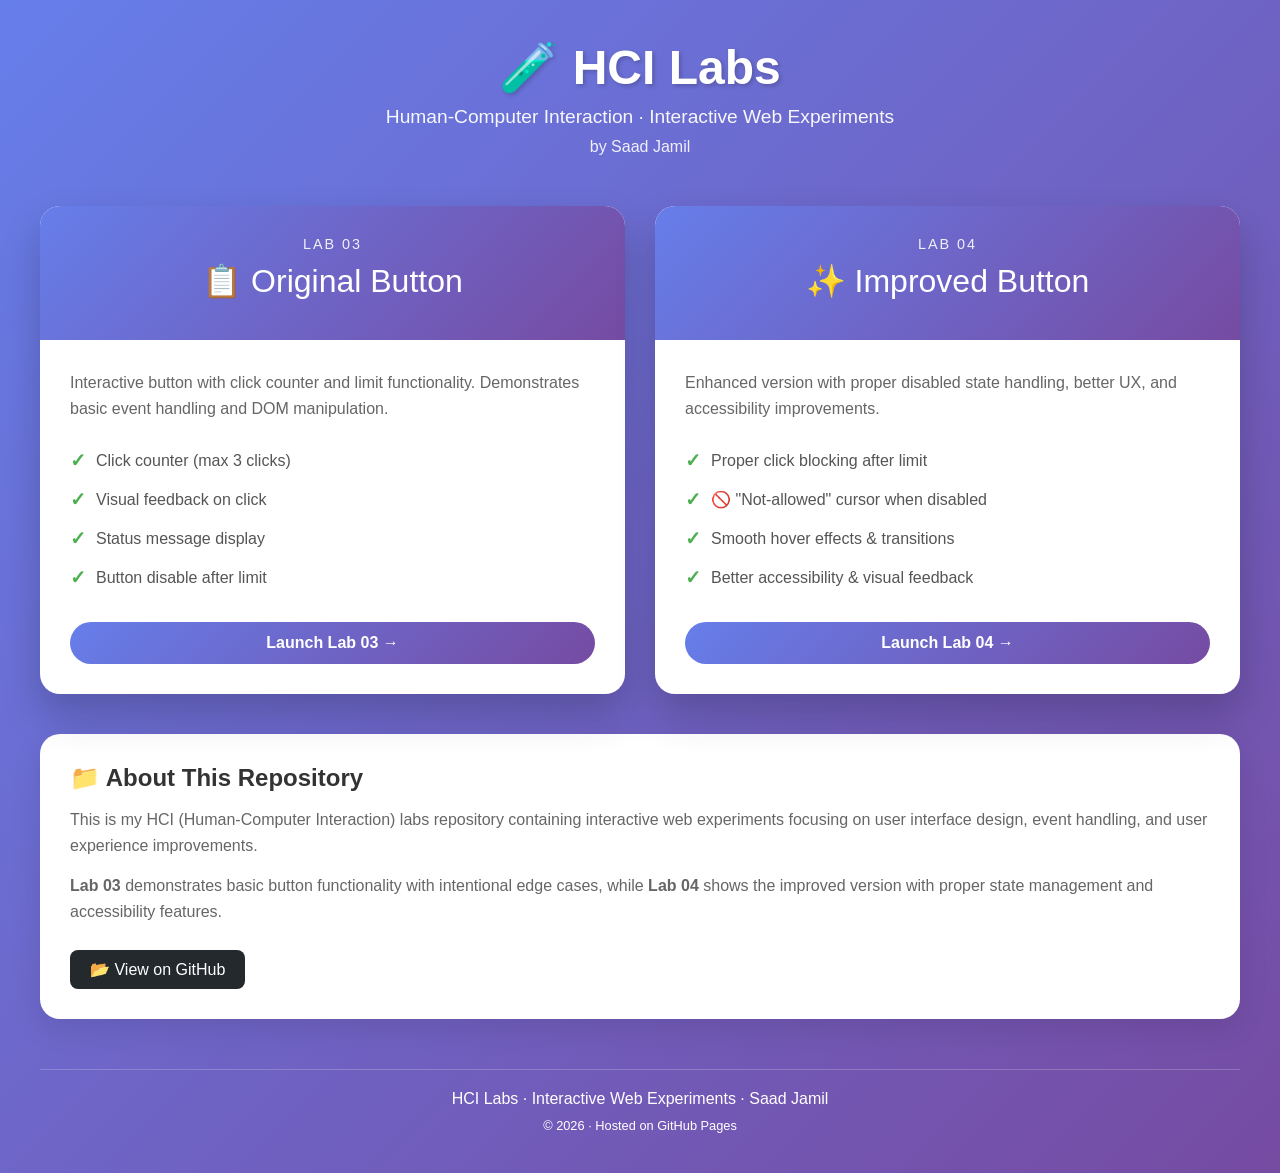
==== index.html @ 5e94d731 "Create index.html" ====
<!DOCTYPE html>
<html lang="en">
<head>
    <meta charset="UTF-8">
    <meta name="viewport" content="width=device-width, initial-scale=1.0">
    <title>HCI Labs - Saad Jamil</title>
    <style>
        * {
            margin: 0;
            padding: 0;
            box-sizing: border-box;
        }
        
        body {
            font-family: -apple-system, BlinkMacSystemFont, 'Segoe UI', Roboto, 'Helvetica Neue', Arial, sans-serif;
            background: linear-gradient(135deg, #667eea 0%, #764ba2 100%);
            min-height: 100vh;
            padding: 40px 20px;
        }
        
        .container {
            max-width: 1200px;
            margin: 0 auto;
        }
        
        header {
            text-align: center;
            color: white;
            margin-bottom: 50px;
        }
        
        h1 {
            font-size: 3rem;
            margin-bottom: 10px;
            text-shadow: 2px 2px 4px rgba(0,0,0,0.2);
        }
        
        .subtitle {
            font-size: 1.2rem;
            opacity: 0.95;
        }
        
        .labs-grid {
            display: grid;
            grid-template-columns: repeat(auto-fit, minmax(350px, 1fr));
            gap: 30px;
            margin-bottom: 40px;
        }
        
        .lab-card {
            background: white;
            border-radius: 20px;
            overflow: hidden;
            box-shadow: 0 20px 40px rgba(0,0,0,0.2);
            transition: transform 0.3s ease, box-shadow 0.3s ease;
        }
        
        .lab-card:hover {
            transform: translateY(-10px);
            box-shadow: 0 30px 50px rgba(0,0,0,0.3);
        }
        
        .lab-header {
            background: linear-gradient(135deg, #667eea 0%, #764ba2 100%);
            color: white;
            padding: 30px;
            text-align: center;
        }
        
        .lab-number {
            font-size: 0.9rem;
            text-transform: uppercase;
            letter-spacing: 2px;
            opacity: 0.9;
        }
        
        .lab-title {
            font-size: 2rem;
            margin: 10px 0;
        }
        
        .lab-content {
            padding: 30px;
        }
        
        .lab-description {
            color: #666;
            margin-bottom: 20px;
            line-height: 1.6;
        }
        
        .lab-features {
            list-style: none;
            margin-bottom: 25px;
        }
        
        .lab-features li {
            padding: 8px 0;
            color: #555;
            display: flex;
            align-items: center;
            gap: 10px;
        }
        
        .lab-features li::before {
            content: "✓";
            color: #4CAF50;
            font-weight: bold;
            font-size: 1.2rem;
        }
        
        .lab-link {
            display: inline-block;
            background: linear-gradient(135deg, #667eea 0%, #764ba2 100%);
            color: white;
            text-decoration: none;
            padding: 12px 30px;
            border-radius: 50px;
            font-weight: 600;
            transition: transform 0.2s ease, box-shadow 0.2s ease;
            text-align: center;
            width: 100%;
        }
        
        .lab-link:hover {
            transform: scale(1.05);
            box-shadow: 0 5px 15px rgba(102, 126, 234, 0.4);
        }
        
        .info-section {
            background: white;
            border-radius: 20px;
            padding: 30px;
            margin-top: 30px;
            box-shadow: 0 10px 30px rgba(0,0,0,0.1);
        }
        
        .info-section h3 {
            color: #333;
            margin-bottom: 15px;
            font-size: 1.5rem;
        }
        
        .info-section p {
            color: #666;
            line-height: 1.6;
            margin-bottom: 15px;
        }
        
        .repo-link {
            display: inline-flex;
            align-items: center;
            gap: 8px;
            background: #24292e;
            color: white;
            padding: 10px 20px;
            border-radius: 8px;
            text-decoration: none;
            margin-top: 10px;
            transition: background 0.2s;
        }
        
        .repo-link:hover {
            background: #0366d6;
        }
        
        footer {
            text-align: center;
            color: white;
            margin-top: 50px;
            padding-top: 20px;
            border-top: 1px solid rgba(255,255,255,0.2);
        }
        
        @media (max-width: 768px) {
            h1 {
                font-size: 2rem;
            }
            
            .labs-grid {
                grid-template-columns: 1fr;
            }
            
            .lab-title {
                font-size: 1.5rem;
            }
        }
    </style>
</head>
<body>
    <div class="container">
        <header>
            <h1>🧪 HCI Labs</h1>
            <p class="subtitle">Human-Computer Interaction · Interactive Web Experiments</p>
            <p style="margin-top: 10px; opacity: 0.9;">by Saad Jamil</p>
        </header>
        
        <div class="labs-grid">
            <!-- Lab 03 Card -->
            <div class="lab-card">
                <div class="lab-header">
                    <div class="lab-number">Lab 03</div>
                    <div class="lab-title">📋 Original Button</div>
                </div>
                <div class="lab-content">
                    <p class="lab-description">
                        Interactive button with click counter and limit functionality. 
                        Demonstrates basic event handling and DOM manipulation.
                    </p>
                    <ul class="lab-features">
                        <li>Click counter (max 3 clicks)</li>
                        <li>Visual feedback on click</li>
                        <li>Status message display</li>
                        <li>Button disable after limit</li>
                    </ul>
                    <a href="lab03.html" class="lab-link">Launch Lab 03 →</a>
                </div>
            </div>
            
            <!-- Lab 04 Card -->
            <div class="lab-card">
                <div class="lab-header">
                    <div class="lab-number">Lab 04</div>
                    <div class="lab-title">✨ Improved Button</div>
                </div>
                <div class="lab-content">
                    <p class="lab-description">
                        Enhanced version with proper disabled state handling, 
                        better UX, and accessibility improvements.
                    </p>
                    <ul class="lab-features">
                        <li>Proper click blocking after limit</li>
                        <li>🚫 "Not-allowed" cursor when disabled</li>
                        <li>Smooth hover effects & transitions</li>
                        <li>Better accessibility & visual feedback</li>
                    </ul>
                    <a href="lab04.html" class="lab-link">Launch Lab 04 →</a>
                </div>
            </div>
        </div>
        
        <div class="info-section">
            <h3>📁 About This Repository</h3>
            <p>
                This is my HCI (Human-Computer Interaction) labs repository containing interactive 
                web experiments focusing on user interface design, event handling, and user experience 
                improvements.
            </p>
            <p>
                <strong>Lab 03</strong> demonstrates basic button functionality with intentional 
                edge cases, while <strong>Lab 04</strong> shows the improved version with proper 
                state management and accessibility features.
            </p>
            <a href="https://github.com/Saad-Jamil7/HCI-labs" class="repo-link" target="_blank">
                📂 View on GitHub
            </a>
        </div>
        
        <footer>
            <p>HCI Labs · Interactive Web Experiments · Saad Jamil</p>
            <p style="font-size: 0.8rem; margin-top: 10px;">© 2026 · Hosted on GitHub Pages</p>
        </footer>
    </div>
</body>
</html>
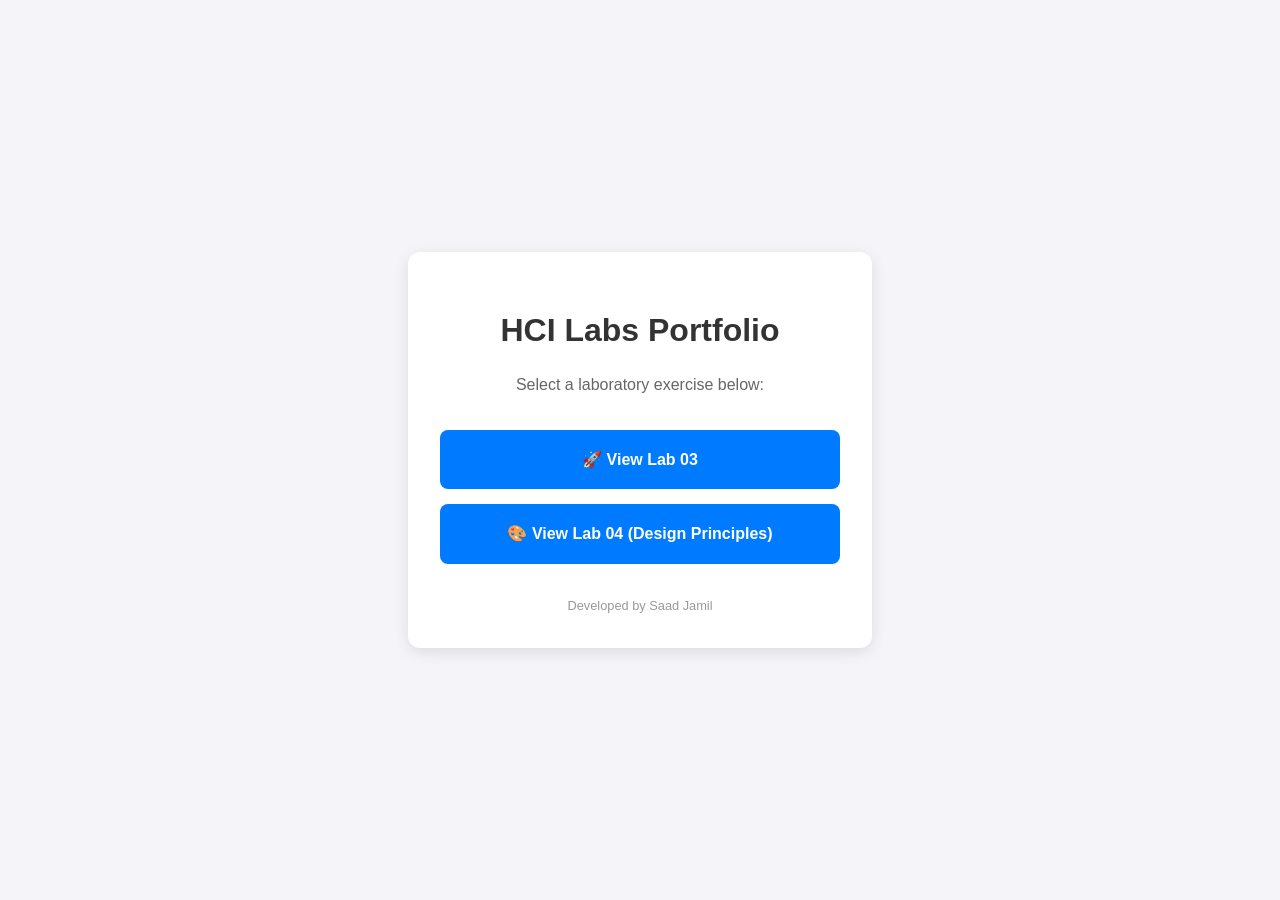
==== commit e09c0f0f: "Create index.html" ====
--- a/index.html
+++ b/index.html
@@ -5,261 +5,80 @@
     <meta name="viewport" content="width=device-width, initial-scale=1.0">
     <title>HCI Labs - Saad Jamil</title>
     <style>
-        * {
+        body {
+            font-family: 'Segoe UI', Tahoma, Geneva, Verdana, sans-serif;
+            line-height: 1.6;
+            background-color: #f4f4f9;
             margin: 0;
-            padding: 0;
-            box-sizing: border-box;
+            display: flex;
+            justify-content: center;
+            align-items: center;
+            height: 100vh;
         }
-        
-        body {
-            font-family: -apple-system, BlinkMacSystemFont, 'Segoe UI', Roboto, 'Helvetica Neue', Arial, sans-serif;
-            background: linear-gradient(135deg, #667eea 0%, #764ba2 100%);
-            min-height: 100vh;
-            padding: 40px 20px;
+        .container {
+            background: white;
+            padding: 2rem;
+            border-radius: 12px;
+            box-shadow: 0 4px 15px rgba(0,0,0,0.1);
+            text-align: center;
+            max-width: 400px;
+            width: 90%;
         }
-        
-        .container {
-            max-width: 1200px;
-            margin: 0 auto;
+        h1 {
+            color: #333;
+            margin-bottom: 0.5rem;
         }
-        
-        header {
-            text-align: center;
+        p {
+            color: #666;
+            margin-bottom: 2rem;
+        }
+        .lab-links {
+            display: flex;
+            flex-direction: column;
+            gap: 15px;
+        }
+        .lab-card {
+            text-decoration: none;
             color: white;
-            margin-bottom: 50px;
+            background-color: #007bff;
+            padding: 15px;
+            border-radius: 8px;
+            font-weight: bold;
+            transition: transform 0.2s, background-color 0.2s;
+            border: 2px solid transparent;
         }
-        
-        h1 {
-            font-size: 3rem;
-            margin-bottom: 10px;
-            text-shadow: 2px 2px 4px rgba(0,0,0,0.2);
+        /* HCI Principle: Feedback on Hover */
+        .lab-card:hover {
+            background-color: #0056b3;
+            transform: translateY(-3px);
+            box-shadow: 0 4px 8px rgba(0,0,0,0.2);
         }
-        
-        .subtitle {
-            font-size: 1.2rem;
-            opacity: 0.95;
+        /* HCI Principle: Feedback on Click */
+        .lab-card:active {
+            transform: scale(0.98);
         }
-        
-        .labs-grid {
-            display: grid;
-            grid-template-columns: repeat(auto-fit, minmax(350px, 1fr));
-            gap: 30px;
-            margin-bottom: 40px;
-        }
-        
-        .lab-card {
-            background: white;
-            border-radius: 20px;
-            overflow: hidden;
-            box-shadow: 0 20px 40px rgba(0,0,0,0.2);
-            transition: transform 0.3s ease, box-shadow 0.3s ease;
-        }
-        
-        .lab-card:hover {
-            transform: translateY(-10px);
-            box-shadow: 0 30px 50px rgba(0,0,0,0.3);
-        }
-        
-        .lab-header {
-            background: linear-gradient(135deg, #667eea 0%, #764ba2 100%);
-            color: white;
-            padding: 30px;
-            text-align: center;
-        }
-        
-        .lab-number {
-            font-size: 0.9rem;
-            text-transform: uppercase;
-            letter-spacing: 2px;
-            opacity: 0.9;
-        }
-        
-        .lab-title {
-            font-size: 2rem;
-            margin: 10px 0;
-        }
-        
-        .lab-content {
-            padding: 30px;
-        }
-        
-        .lab-description {
-            color: #666;
-            margin-bottom: 20px;
-            line-height: 1.6;
-        }
-        
-        .lab-features {
-            list-style: none;
-            margin-bottom: 25px;
-        }
-        
-        .lab-features li {
-            padding: 8px 0;
-            color: #555;
-            display: flex;
-            align-items: center;
-            gap: 10px;
-        }
-        
-        .lab-features li::before {
-            content: "✓";
-            color: #4CAF50;
-            font-weight: bold;
-            font-size: 1.2rem;
-        }
-        
-        .lab-link {
-            display: inline-block;
-            background: linear-gradient(135deg, #667eea 0%, #764ba2 100%);
-            color: white;
-            text-decoration: none;
-            padding: 12px 30px;
-            border-radius: 50px;
-            font-weight: 600;
-            transition: transform 0.2s ease, box-shadow 0.2s ease;
-            text-align: center;
-            width: 100%;
-        }
-        
-        .lab-link:hover {
-            transform: scale(1.05);
-            box-shadow: 0 5px 15px rgba(102, 126, 234, 0.4);
-        }
-        
-        .info-section {
-            background: white;
-            border-radius: 20px;
-            padding: 30px;
-            margin-top: 30px;
-            box-shadow: 0 10px 30px rgba(0,0,0,0.1);
-        }
-        
-        .info-section h3 {
-            color: #333;
-            margin-bottom: 15px;
-            font-size: 1.5rem;
-        }
-        
-        .info-section p {
-            color: #666;
-            line-height: 1.6;
-            margin-bottom: 15px;
-        }
-        
-        .repo-link {
-            display: inline-flex;
-            align-items: center;
-            gap: 8px;
-            background: #24292e;
-            color: white;
-            padding: 10px 20px;
-            border-radius: 8px;
-            text-decoration: none;
-            margin-top: 10px;
-            transition: background 0.2s;
-        }
-        
-        .repo-link:hover {
-            background: #0366d6;
-        }
-        
-        footer {
-            text-align: center;
-            color: white;
-            margin-top: 50px;
-            padding-top: 20px;
-            border-top: 1px solid rgba(255,255,255,0.2);
-        }
-        
-        @media (max-width: 768px) {
-            h1 {
-                font-size: 2rem;
-            }
-            
-            .labs-grid {
-                grid-template-columns: 1fr;
-            }
-            
-            .lab-title {
-                font-size: 1.5rem;
-            }
+        .footer {
+            margin-top: 2rem;
+            font-size: 0.8rem;
+            color: #999;
         }
     </style>
 </head>
 <body>
+
     <div class="container">
-        <header>
-            <h1>🧪 HCI Labs</h1>
-            <p class="subtitle">Human-Computer Interaction · Interactive Web Experiments</p>
-            <p style="margin-top: 10px; opacity: 0.9;">by Saad Jamil</p>
-        </header>
-        
-        <div class="labs-grid">
-            <!-- Lab 03 Card -->
-            <div class="lab-card">
-                <div class="lab-header">
-                    <div class="lab-number">Lab 03</div>
-                    <div class="lab-title">📋 Original Button</div>
-                </div>
-                <div class="lab-content">
-                    <p class="lab-description">
-                        Interactive button with click counter and limit functionality. 
-                        Demonstrates basic event handling and DOM manipulation.
-                    </p>
-                    <ul class="lab-features">
-                        <li>Click counter (max 3 clicks)</li>
-                        <li>Visual feedback on click</li>
-                        <li>Status message display</li>
-                        <li>Button disable after limit</li>
-                    </ul>
-                    <a href="lab03.html" class="lab-link">Launch Lab 03 →</a>
-                </div>
-            </div>
-            
-            <!-- Lab 04 Card -->
-            <div class="lab-card">
-                <div class="lab-header">
-                    <div class="lab-number">Lab 04</div>
-                    <div class="lab-title">✨ Improved Button</div>
-                </div>
-                <div class="lab-content">
-                    <p class="lab-description">
-                        Enhanced version with proper disabled state handling, 
-                        better UX, and accessibility improvements.
-                    </p>
-                    <ul class="lab-features">
-                        <li>Proper click blocking after limit</li>
-                        <li>🚫 "Not-allowed" cursor when disabled</li>
-                        <li>Smooth hover effects & transitions</li>
-                        <li>Better accessibility & visual feedback</li>
-                    </ul>
-                    <a href="lab04.html" class="lab-link">Launch Lab 04 →</a>
-                </div>
-            </div>
+        <h1>HCI Labs Portfolio</h1>
+        <p>Select a laboratory exercise below:</p>
+
+        <div class="lab-links">
+            <a href="lab03.html" class="lab-card">🚀 View Lab 03</a>
+            <a href="lab04.html" class="lab-card">🎨 View Lab 04 (Design Principles)</a>
         </div>
-        
-        <div class="info-section">
-            <h3>📁 About This Repository</h3>
-            <p>
-                This is my HCI (Human-Computer Interaction) labs repository containing interactive 
-                web experiments focusing on user interface design, event handling, and user experience 
-                improvements.
-            </p>
-            <p>
-                <strong>Lab 03</strong> demonstrates basic button functionality with intentional 
-                edge cases, while <strong>Lab 04</strong> shows the improved version with proper 
-                state management and accessibility features.
-            </p>
-            <a href="https://github.com/Saad-Jamil7/HCI-labs" class="repo-link" target="_blank">
-                📂 View on GitHub
-            </a>
+
+        <div class="footer">
+            Developed by Saad Jamil
         </div>
-        
-        <footer>
-            <p>HCI Labs · Interactive Web Experiments · Saad Jamil</p>
-            <p style="font-size: 0.8rem; margin-top: 10px;">© 2026 · Hosted on GitHub Pages</p>
-        </footer>
     </div>
+
 </body>
 </html>
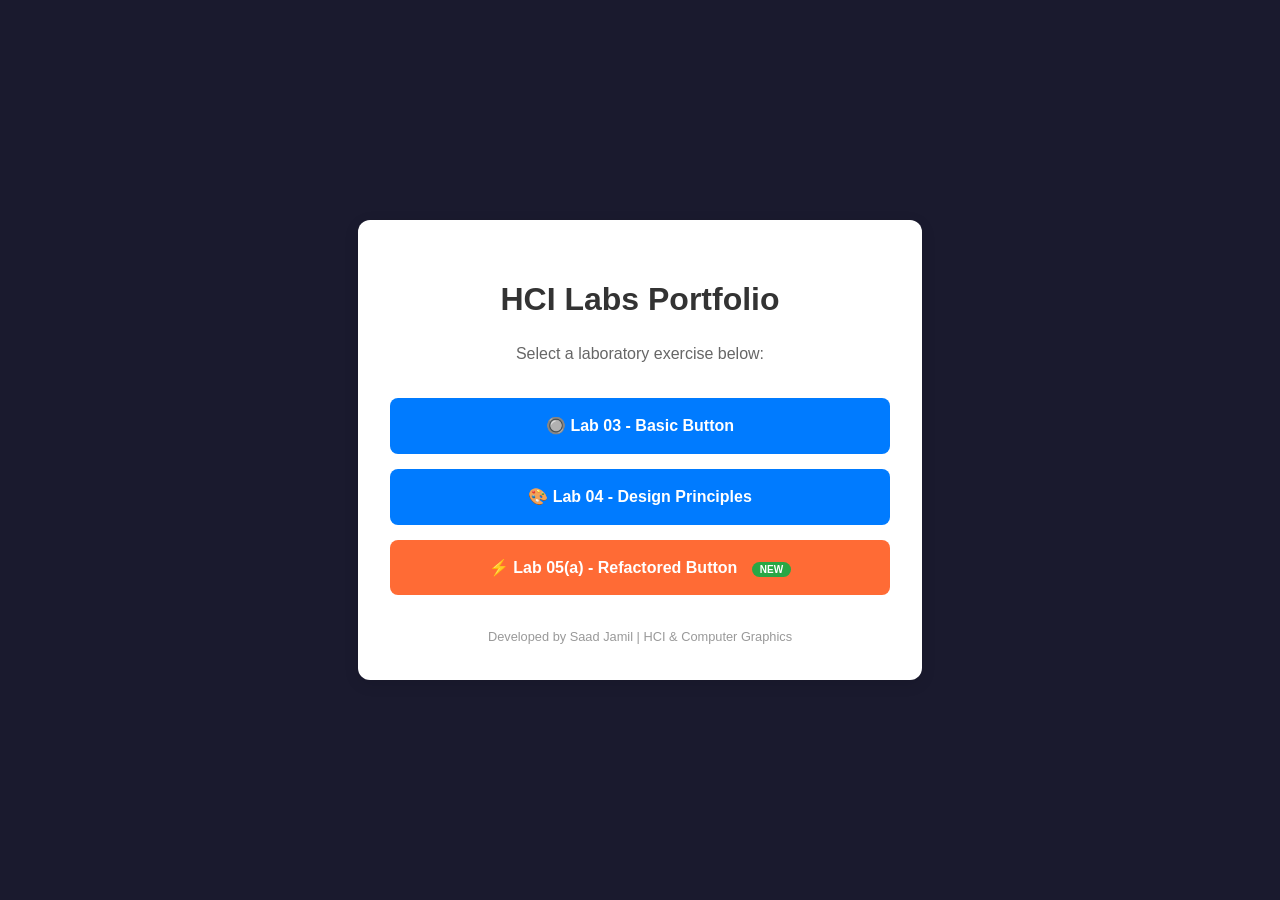
==== commit 65de7efe: "Update index.html" ====
--- a/index.html
+++ b/index.html
@@ -8,12 +8,12 @@
         body {
             font-family: 'Segoe UI', Tahoma, Geneva, Verdana, sans-serif;
             line-height: 1.6;
-            background-color: #f4f4f9;
+            background: #1a1a2e;
             margin: 0;
             display: flex;
             justify-content: center;
             align-items: center;
-            height: 100vh;
+            min-height: 100vh;
         }
         .container {
             background: white;
@@ -21,7 +21,7 @@
             border-radius: 12px;
             box-shadow: 0 4px 15px rgba(0,0,0,0.1);
             text-align: center;
-            max-width: 400px;
+            max-width: 500px;
             width: 90%;
         }
         h1 {
@@ -40,45 +40,49 @@
         .lab-card {
             text-decoration: none;
             color: white;
-            background-color: #007bff;
+            background: #007bff;
             padding: 15px;
             border-radius: 8px;
             font-weight: bold;
-            transition: transform 0.2s, background-color 0.2s;
-            border: 2px solid transparent;
+            transition: transform 0.2s;
         }
-        /* HCI Principle: Feedback on Hover */
         .lab-card:hover {
-            background-color: #0056b3;
             transform: translateY(-3px);
-            box-shadow: 0 4px 8px rgba(0,0,0,0.2);
+            background: #0056b3;
         }
-        /* HCI Principle: Feedback on Click */
-        .lab-card:active {
-            transform: scale(0.98);
+        .lab-card.lab5 {
+            background: #ff6b35;
+        }
+        .lab-card.lab5:hover {
+            background: #e85d2c;
         }
         .footer {
             margin-top: 2rem;
             font-size: 0.8rem;
             color: #999;
         }
+        .badge {
+            background: #28a745;
+            color: white;
+            font-size: 10px;
+            padding: 2px 8px;
+            border-radius: 20px;
+            margin-left: 10px;
+        }
     </style>
 </head>
 <body>
-
     <div class="container">
         <h1>HCI Labs Portfolio</h1>
         <p>Select a laboratory exercise below:</p>
-
         <div class="lab-links">
-            <a href="lab03.html" class="lab-card">🚀 View Lab 03</a>
-            <a href="lab04.html" class="lab-card">🎨 View Lab 04 (Design Principles)</a>
+            <a href="lab03.html" class="lab-card">🔘 Lab 03 - Basic Button</a>
+            <a href="lab04.html" class="lab-card">🎨 Lab 04 - Design Principles</a>
+            <a href="lab05a.html" class="lab-card lab5">⚡ Lab 05(a) - Refactored Button <span class="badge">NEW</span></a>
         </div>
-
         <div class="footer">
-            Developed by Saad Jamil
+            Developed by Saad Jamil | HCI & Computer Graphics
         </div>
     </div>
-
 </body>
 </html>
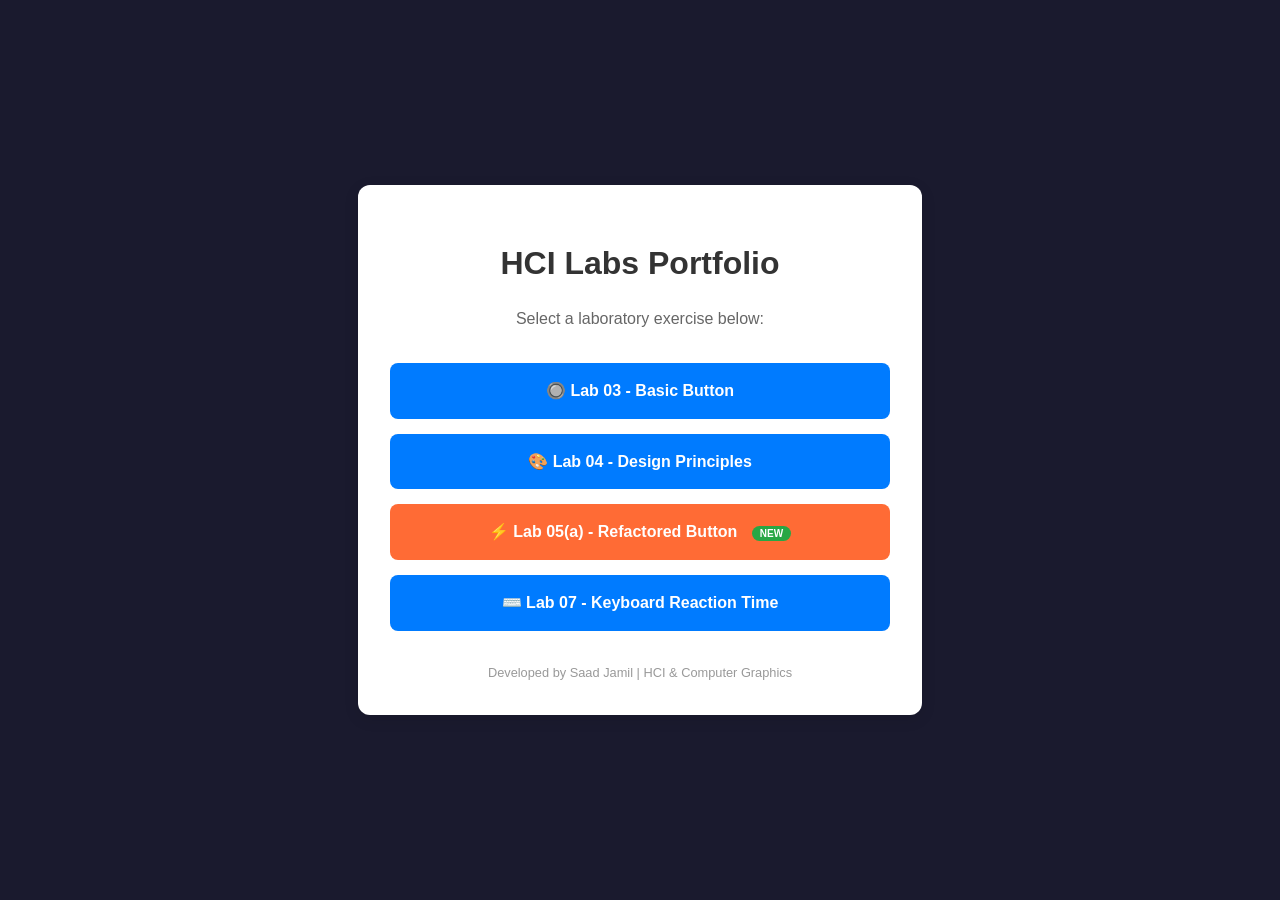
==== commit 2314914c: "Add link to Lab 07 - Keyboard Reaction Time" ====
--- a/index.html
+++ b/index.html
@@ -78,7 +78,8 @@
         <div class="lab-links">
             <a href="lab03.html" class="lab-card">🔘 Lab 03 - Basic Button</a>
             <a href="lab04.html" class="lab-card">🎨 Lab 04 - Design Principles</a>
-            <a href="lab05a.html" class="lab-card lab5">⚡ Lab 05(a) - Refactored Button <span class="badge">NEW</span></a>
+            <a href="lab5/index.html" class="lab-card lab5">⚡ Lab 05(a) - Refactored Button <span class="badge">NEW</span></a>
+            <a href="lab7/index.html" class="lab-card">⌨️ Lab 07 - Keyboard Reaction Time</a>
         </div>
         <div class="footer">
             Developed by Saad Jamil | HCI & Computer Graphics
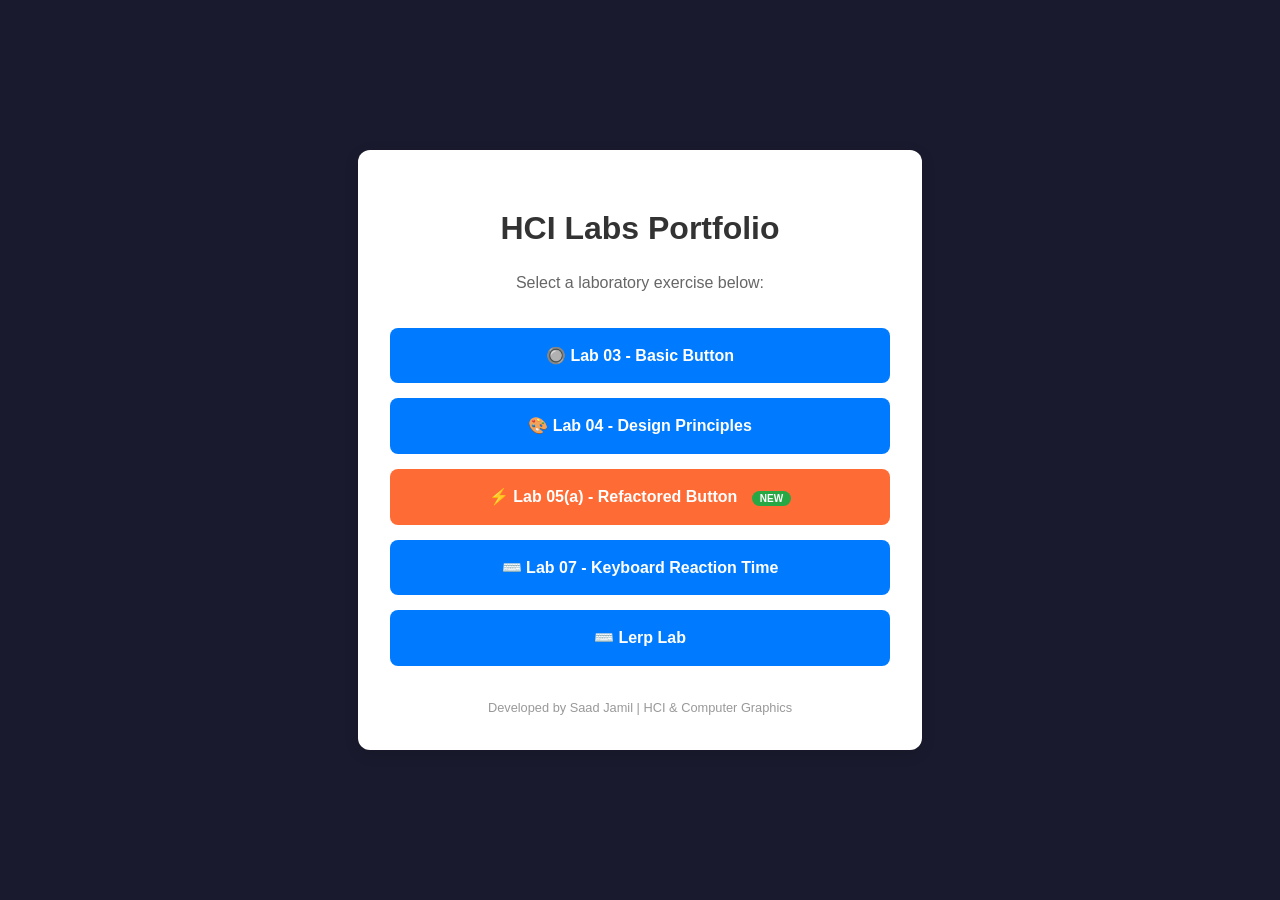
==== commit 87ca4c2f: "Update index.html" ====
--- a/index.html
+++ b/index.html
@@ -80,6 +80,7 @@
             <a href="lab04.html" class="lab-card">🎨 Lab 04 - Design Principles</a>
             <a href="lab5/index.html" class="lab-card lab5">⚡ Lab 05(a) - Refactored Button <span class="badge">NEW</span></a>
             <a href="lab7/index.html" class="lab-card">⌨️ Lab 07 - Keyboard Reaction Time</a>
+             <a href="lerp.html" class="lab-card">⌨️ Lerp Lab </a>
         </div>
         <div class="footer">
             Developed by Saad Jamil | HCI & Computer Graphics
